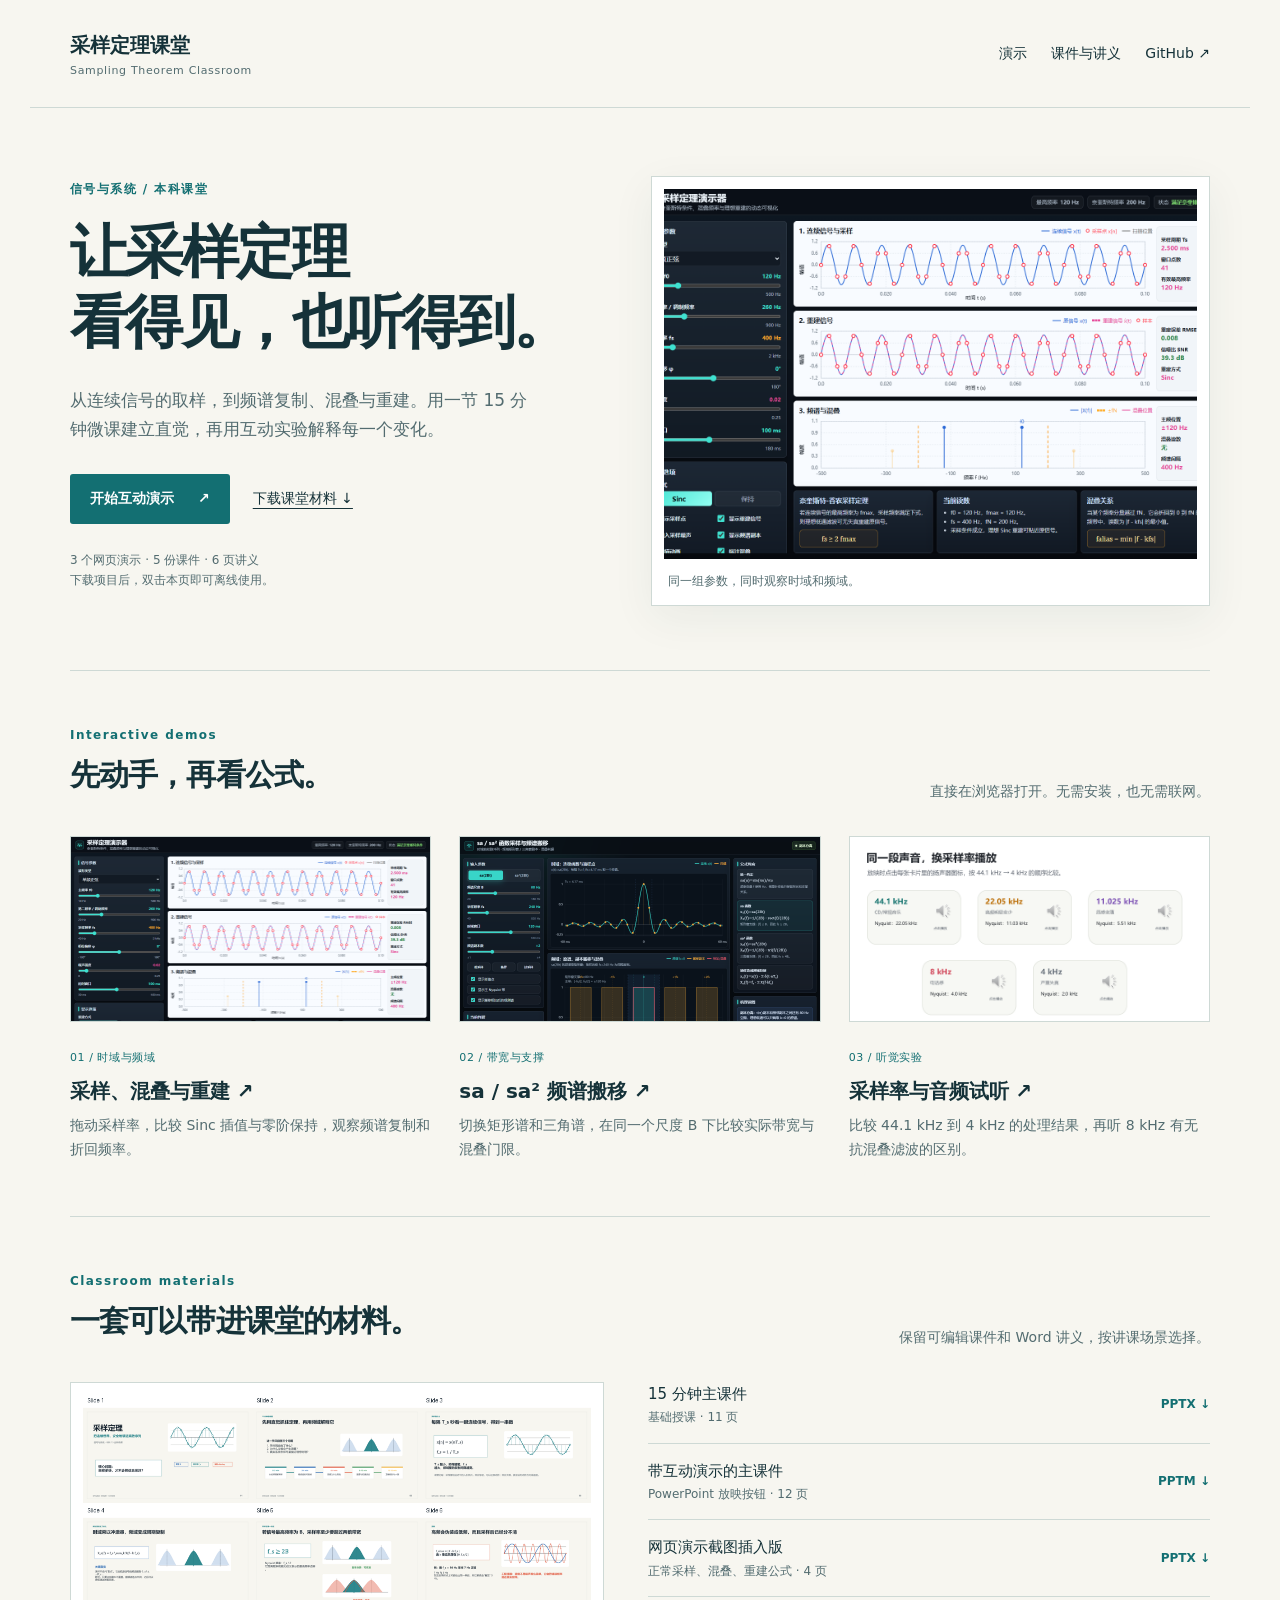
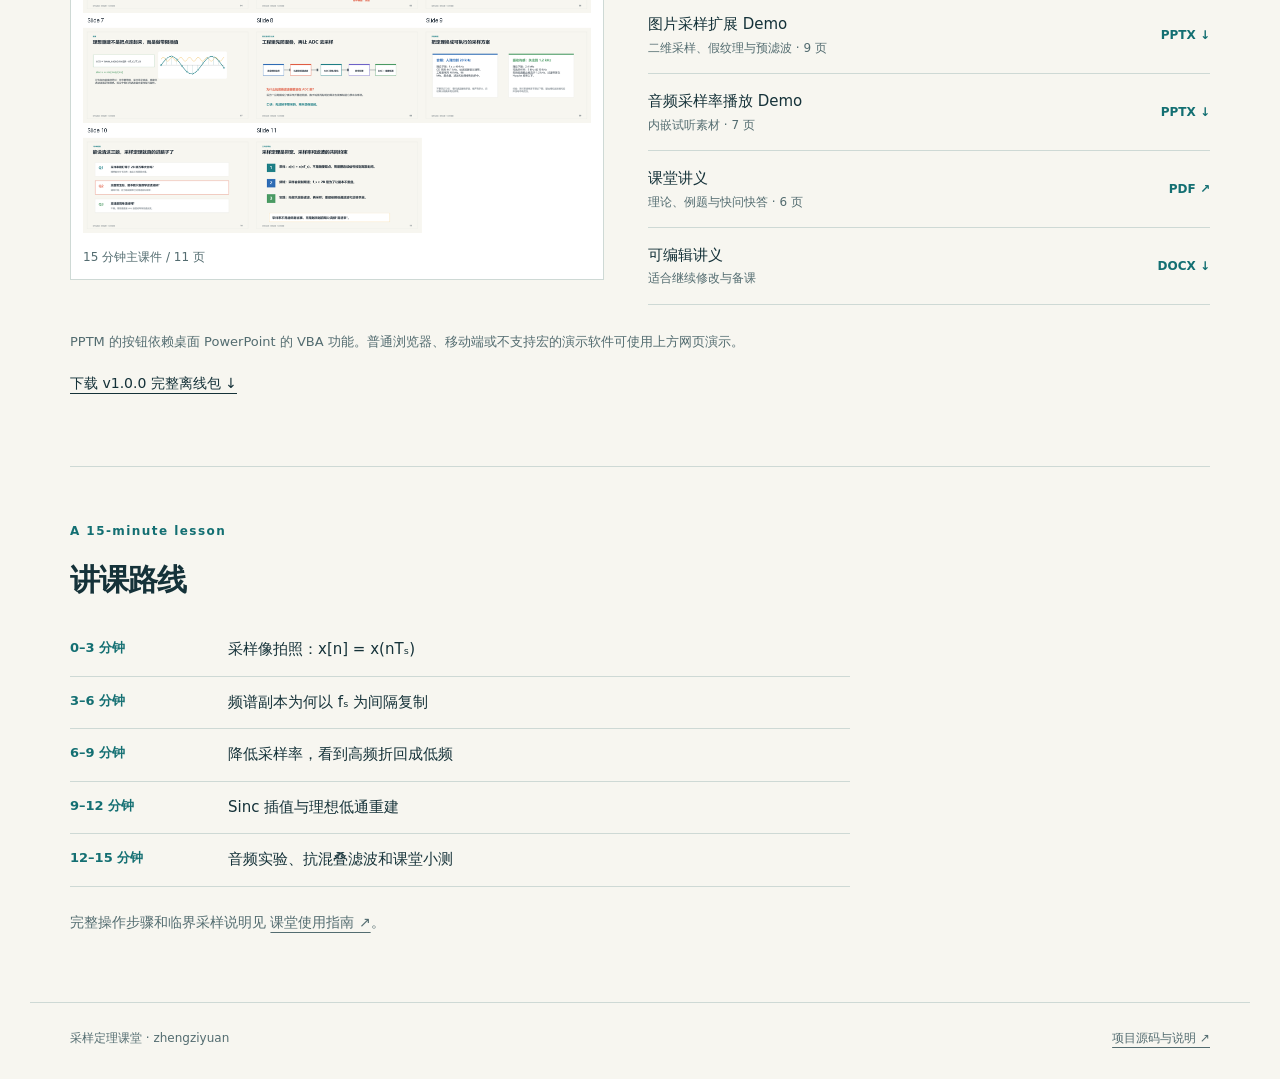
==== index.html @ 3b23cde0 "Package sampling theorem course materials and interactive demos" ====
<!doctype html>
<html lang="zh-CN">
<head>
  <meta charset="utf-8">
  <meta name="viewport" content="width=device-width, initial-scale=1">
  <meta name="description" content="采样定理课堂项目：15 分钟课件、讲义、频谱互动演示、图片采样与音频试听。下载后可离线使用。">
  <title>采样定理课堂 · Sampling Theorem Classroom</title>
  <link rel="icon" href="data:,">
  <link rel="stylesheet" href="assets/site.css">
</head>
<body>
  <a class="skip-link" href="#main">跳到主要内容</a>
  <header class="site-header wrap">
    <a class="brand" href="index.html">采样定理课堂<span>Sampling Theorem Classroom</span></a>
    <nav aria-label="主导航"><a href="#demos">演示</a><a href="#materials">课件与讲义</a><a href="https://github.com/zhengziyuan/sampling-theorem-classroom">GitHub ↗</a></nav>
  </header>
  <main id="main" class="wrap">
    <section class="hero">
      <div>
        <p class="eyebrow">信号与系统 / 本科课堂</p>
        <h1>让采样定理<br>看得见，也听得到。</h1>
        <p class="lead">从连续信号的取样，到频谱复制、混叠与重建。用一节 15 分钟微课建立直觉，再用互动实验解释每一个变化。</p>
        <div class="actions"><a class="button" href="demos/sampling-theorem-demo.html">开始互动演示 <span>↗</span></a><a class="text-link" href="#materials">下载课堂材料 ↓</a></div>
        <p class="hero-note">3 个网页演示 · 5 份课件 · 6 页讲义<br>下载项目后，双击本页即可离线使用。</p>
      </div>
      <figure class="hero-image"><img src="assets/screenshots/sampling-theorem.png" alt="互动演示器：连续信号、采样点、重建曲线及周期频谱副本" width="1440" height="1080"><figcaption>同一组参数，同时观察时域和频域。</figcaption></figure>
    </section>
    <section id="demos" class="section">
      <div class="section-heading"><div><p class="eyebrow">Interactive demos</p><h2>先动手，再看公式。</h2></div><p>直接在浏览器打开。无需安装，也无需联网。</p></div>
      <div class="demo-grid">
        <article class="demo"><a href="demos/sampling-theorem-demo.html" class="preview"><img src="assets/screenshots/sampling-theorem.png" alt="采样与重建演示器预览" loading="lazy"></a><span class="number">01 / 时域与频域</span><h3><a href="demos/sampling-theorem-demo.html">采样、混叠与重建 ↗</a></h3><p>拖动采样率，比较 Sinc 插值与零阶保持，观察频谱复制和折回频率。</p></article>
        <article class="demo"><a href="demos/sa-spectrum-sampling-demo.html" class="preview"><img src="assets/screenshots/sa-spectrum.png" alt="sa 与 sa² 函数采样演示器预览" loading="lazy"></a><span class="number">02 / 带宽与支撑</span><h3><a href="demos/sa-spectrum-sampling-demo.html">sa / sa² 频谱搬移 ↗</a></h3><p>切换矩形谱和三角谱，在同一个尺度 B 下比较实际带宽与混叠门限。</p></article>
        <article class="demo"><a href="demos/audio-sampling-demo.html" class="preview"><img src="assets/screenshots/audio-preview.png" alt="不同音频采样率的课堂试听预览" loading="lazy"></a><span class="number">03 / 听觉实验</span><h3><a href="demos/audio-sampling-demo.html">采样率与音频试听 ↗</a></h3><p>比较 44.1 kHz 到 4 kHz 的处理结果，再听 8 kHz 有无抗混叠滤波的区别。</p></article>
      </div>
    </section>
    <section id="materials" class="section">
      <div class="section-heading"><div><p class="eyebrow">Classroom materials</p><h2>一套可以带进课堂的材料。</h2></div><p>保留可编辑课件和 Word 讲义，按讲课场景选择。</p></div>
      <div class="material-layout">
        <figure class="course-image"><img src="assets/screenshots/course-preview.png" alt="11 页采样定理课堂课件总览" loading="lazy"><figcaption>15 分钟主课件 / 11 页</figcaption></figure>
        <div class="material-list">
          <a href="materials/slides/采样定理_15分钟课堂.pptx" download><span>15 分钟主课件<small>基础授课 · 11 页</small></span><strong>PPTX ↓</strong></a>
          <a href="materials/slides/采样定理_15分钟课堂_含互动演示器.pptm" download><span>带互动演示的主课件<small>PowerPoint 放映按钮 · 12 页</small></span><strong>PPTM ↓</strong></a>
          <a href="materials/slides/采样定理_HTML演示器_PPT插入版.pptx" download><span>网页演示截图插入版<small>正常采样、混叠、重建公式 · 4 页</small></span><strong>PPTX ↓</strong></a>
          <a href="materials/slides/采样定理_图片采样Demo_扩展版.pptx" download><span>图片采样扩展 Demo<small>二维采样、假纹理与预滤波 · 9 页</small></span><strong>PPTX ↓</strong></a>
          <a href="materials/slides/采样定理_音频采样率播放Demo.pptx" download><span>音频采样率播放 Demo<small>内嵌试听素材 · 7 页</small></span><strong>PPTX ↓</strong></a>
          <a href="materials/handouts/采样定理_15分钟讲义.pdf"><span>课堂讲义<small>理论、例题与快问快答 · 6 页</small></span><strong>PDF ↗</strong></a>
          <a href="materials/handouts/采样定理_15分钟讲义.docx" download><span>可编辑讲义<small>适合继续修改与备课</small></span><strong>DOCX ↓</strong></a>
        </div>
      </div>
      <p class="subtle">PPTM 的按钮依赖桌面 PowerPoint 的 VBA 功能。普通浏览器、移动端或不支持宏的演示软件可使用上方网页演示。</p>
      <p><a class="text-link" href="https://github.com/zhengziyuan/sampling-theorem-classroom/releases/download/v1.0.0/sampling-theorem-classroom-v1.0.0.zip">下载 v1.0.0 完整离线包 ↓</a></p>
    </section>
    <section class="lesson section">
      <p class="eyebrow">A 15-minute lesson</p><h2>讲课路线</h2>
      <ol><li><b>0–3 分钟</b><span>采样像拍照：x[n] = x(nTₛ)</span></li><li><b>3–6 分钟</b><span>频谱副本为何以 fₛ 为间隔复制</span></li><li><b>6–9 分钟</b><span>降低采样率，看到高频折回成低频</span></li><li><b>9–12 分钟</b><span>Sinc 插值与理想低通重建</span></li><li><b>12–15 分钟</b><span>音频实验、抗混叠滤波和课堂小测</span></li></ol>
      <p>完整操作步骤和临界采样说明见 <a href="https://github.com/zhengziyuan/sampling-theorem-classroom/blob/main/docs/classroom-guide.md">课堂使用指南 ↗</a>。</p>
    </section>
  </main>
  <footer class="wrap site-footer"><span>采样定理课堂 · zhengziyuan</span><a href="https://github.com/zhengziyuan/sampling-theorem-classroom">项目源码与说明 ↗</a></footer>
</body>
</html>
---- assets/site.css ----
:root{--paper:#f7f6f0;--ink:#153239;--muted:#536c70;--teal:#136f72;--line:#ced9d5;--white:#fff;--accent:#d6e8dc}
*{box-sizing:border-box}html{scroll-behavior:smooth;scroll-padding-top:24px}body{margin:0;background:var(--paper);color:var(--ink);font:16px/1.7 "Microsoft YaHei","PingFang SC",system-ui,sans-serif}a{color:inherit;text-underline-offset:5px}a:hover{color:var(--teal)}img{display:block;width:100%;height:auto}.wrap{max-width:1220px;margin:auto;padding:0 40px}.site-header{padding-top:28px;padding-bottom:26px;display:flex;justify-content:space-between;align-items:center;gap:24px;border-bottom:1px solid var(--line)}.brand{font-size:20px;font-weight:750;text-decoration:none}.brand span{display:block;font-size:11px;font-weight:450;letter-spacing:.06em;color:var(--muted)}nav{display:flex;gap:24px;font-size:14px}nav a{text-decoration:none}.hero{display:grid;grid-template-columns:1fr 1.05fr;gap:48px;align-items:center;padding:68px 0 64px}.eyebrow{font-size:12px;font-weight:650;letter-spacing:.12em;color:var(--teal);margin:0 0 18px}.hero h1{font-size:clamp(36px,4.5vw,58px);letter-spacing:-.045em;line-height:1.22;margin:0 0 28px;font-weight:760}.lead{color:var(--muted);font-size:17px;max-width:460px;margin:0 0 30px}.actions{display:flex;gap:23px;align-items:center;flex-wrap:wrap}.button{display:inline-flex;gap:24px;align-items:center;border:0;border-radius:3px;background:var(--teal);color:white;padding:13px 20px;text-decoration:none;font-size:14px;font-weight:650;cursor:pointer;font-family:inherit}.button:hover{background:#0b5559;color:white}.button:disabled{opacity:.6;cursor:wait}.text-link{font-size:14px}.hero-note{color:var(--muted);font-size:12px;margin-top:26px}.hero-image{margin:0;background:white;padding:12px;box-shadow:0 12px 40px #183f3910;border:1px solid var(--line)}.hero-image img{height:370px;object-fit:cover;object-position:top;aspect-ratio:1.35}.hero-image figcaption{font-size:12px;color:var(--muted);padding:12px 4px 2px}.section{padding:54px 0;border-top:1px solid var(--line)}.section-heading{display:flex;justify-content:space-between;gap:36px;align-items:end;margin-bottom:28px}.section-heading p{max-width:320px;color:var(--muted);font-size:14px;margin:0 0 4px}.section-heading .eyebrow{color:var(--teal);font-size:12px;margin-bottom:10px}h2{font-size:30px;line-height:1.35;letter-spacing:-.03em;margin:0 0 12px}h3{font-size:20px;line-height:1.5;margin:7px 0 8px}.demo-grid{display:grid;grid-template-columns:repeat(3,1fr);gap:28px}.preview{display:block;background:white;border:1px solid var(--line);margin-bottom:20px;overflow:hidden}.preview img{height:184px;object-fit:cover;object-position:top;transition:transform .25s}.preview:hover img{transform:scale(1.025)}.number{font-size:11px;letter-spacing:.05em;color:var(--teal)}.demo h3 a{text-decoration:none}.demo p{color:var(--muted);font-size:14px;margin:0}.material-layout{display:grid;grid-template-columns:.95fr 1fr;gap:44px;align-items:start}.course-image{margin:0;background:white;padding:12px;border:1px solid var(--line)}.course-image figcaption{font-size:12px;color:var(--muted);margin-top:12px}.material-list a{display:flex;justify-content:space-between;align-items:center;gap:20px;text-decoration:none;padding:15px 0;border-bottom:1px solid var(--line);font-size:15px}.material-list a:first-child{padding-top:0}.material-list small{display:block;color:var(--muted);font-size:12px}.material-list strong{color:var(--teal);white-space:nowrap;font-size:12px}.subtle{font-size:13px;color:var(--muted);margin-top:26px}.lesson ol{list-style:none;padding:0;max-width:780px;margin:24px 0}.lesson li{display:flex;gap:40px;padding:13px 0;border-bottom:1px solid var(--line);font-size:15px}.lesson b{min-width:118px;font-size:13px;color:var(--teal)}.lesson p:last-child{font-size:14px;color:var(--muted)}.site-footer{padding-top:25px;padding-bottom:30px;border-top:1px solid var(--line);display:flex;justify-content:space-between;gap:20px;font-size:12px;color:var(--muted)}.skip-link{position:absolute;left:12px;top:-70px;background:white;padding:12px;z-index:5}.skip-link:focus{top:10px}:focus-visible{outline:3px solid #d98629;outline-offset:5px}.audio-intro{max-width:850px;padding:48px 0 28px}.audio-intro h1{font-size:40px;line-height:1.3;margin:0 0 20px}.audio-intro p{color:var(--muted)}.audio-intro .note{border-left:3px solid var(--teal);padding-left:18px;font-size:14px}.audio-list{display:grid;grid-template-columns:repeat(2,1fr);gap:0 38px}.audio-item{border-top:1px solid var(--line);padding:22px 0}.audio-item p{color:var(--muted);font-size:14px;margin:6px 0 18px}.audio-item audio{display:block;width:100%;height:42px}.audio-item .number{margin-bottom:6px}.audio-diagrams{display:grid;grid-template-columns:repeat(2,1fr);gap:28px}.audio-diagrams figure{margin:0}.audio-diagrams figcaption{font-size:13px;color:var(--muted);margin-top:10px}.stop-row{display:flex;gap:20px;align-items:center;margin:16px 0 32px}.stop-row .button{padding:9px 18px;font-size:13px}.stop-row p{font-size:13px;color:var(--muted)}
@media(max-width:900px){.wrap{padding-left:24px;padding-right:24px}.hero{gap:28px}.hero h1{font-size:40px}.hero-image img{height:310px}.section-heading{display:block}.section-heading>p{max-width:none;margin-top:16px}.demo-grid{gap:18px}.preview img{height:145px}h3{font-size:18px}.material-layout{gap:24px}.material-list a{font-size:14px}}
@media(max-width:650px){.wrap{padding-left:20px;padding-right:20px}.site-header{display:block;padding-top:22px;padding-bottom:20px}nav{margin-top:18px;gap:20px;font-size:13px}.hero{grid-template-columns:1fr;padding:40px 0;gap:25px}.hero h1{font-size:clamp(28px,9vw,36px)}.hero-image img{height:270px}.section{padding:36px 0}h2{font-size:26px}.demo-grid{grid-template-columns:1fr;gap:32px}.preview img{height:auto;max-height:240px;object-fit:cover}.demo h3{font-size:21px}.material-layout{grid-template-columns:1fr}.course-image{max-width:440px}.material-list a:first-child{padding-top:14px}.lesson li{gap:18px;align-items:start}.lesson b{min-width:100px}.site-footer{display:block}.site-footer a{display:block;margin-top:10px}.audio-intro h1{font-size:33px}.audio-list,.audio-diagrams{grid-template-columns:1fr}.stop-row{align-items:start}}
@media(prefers-reduced-motion:reduce){html{scroll-behavior:auto}.preview img{transition:none}}
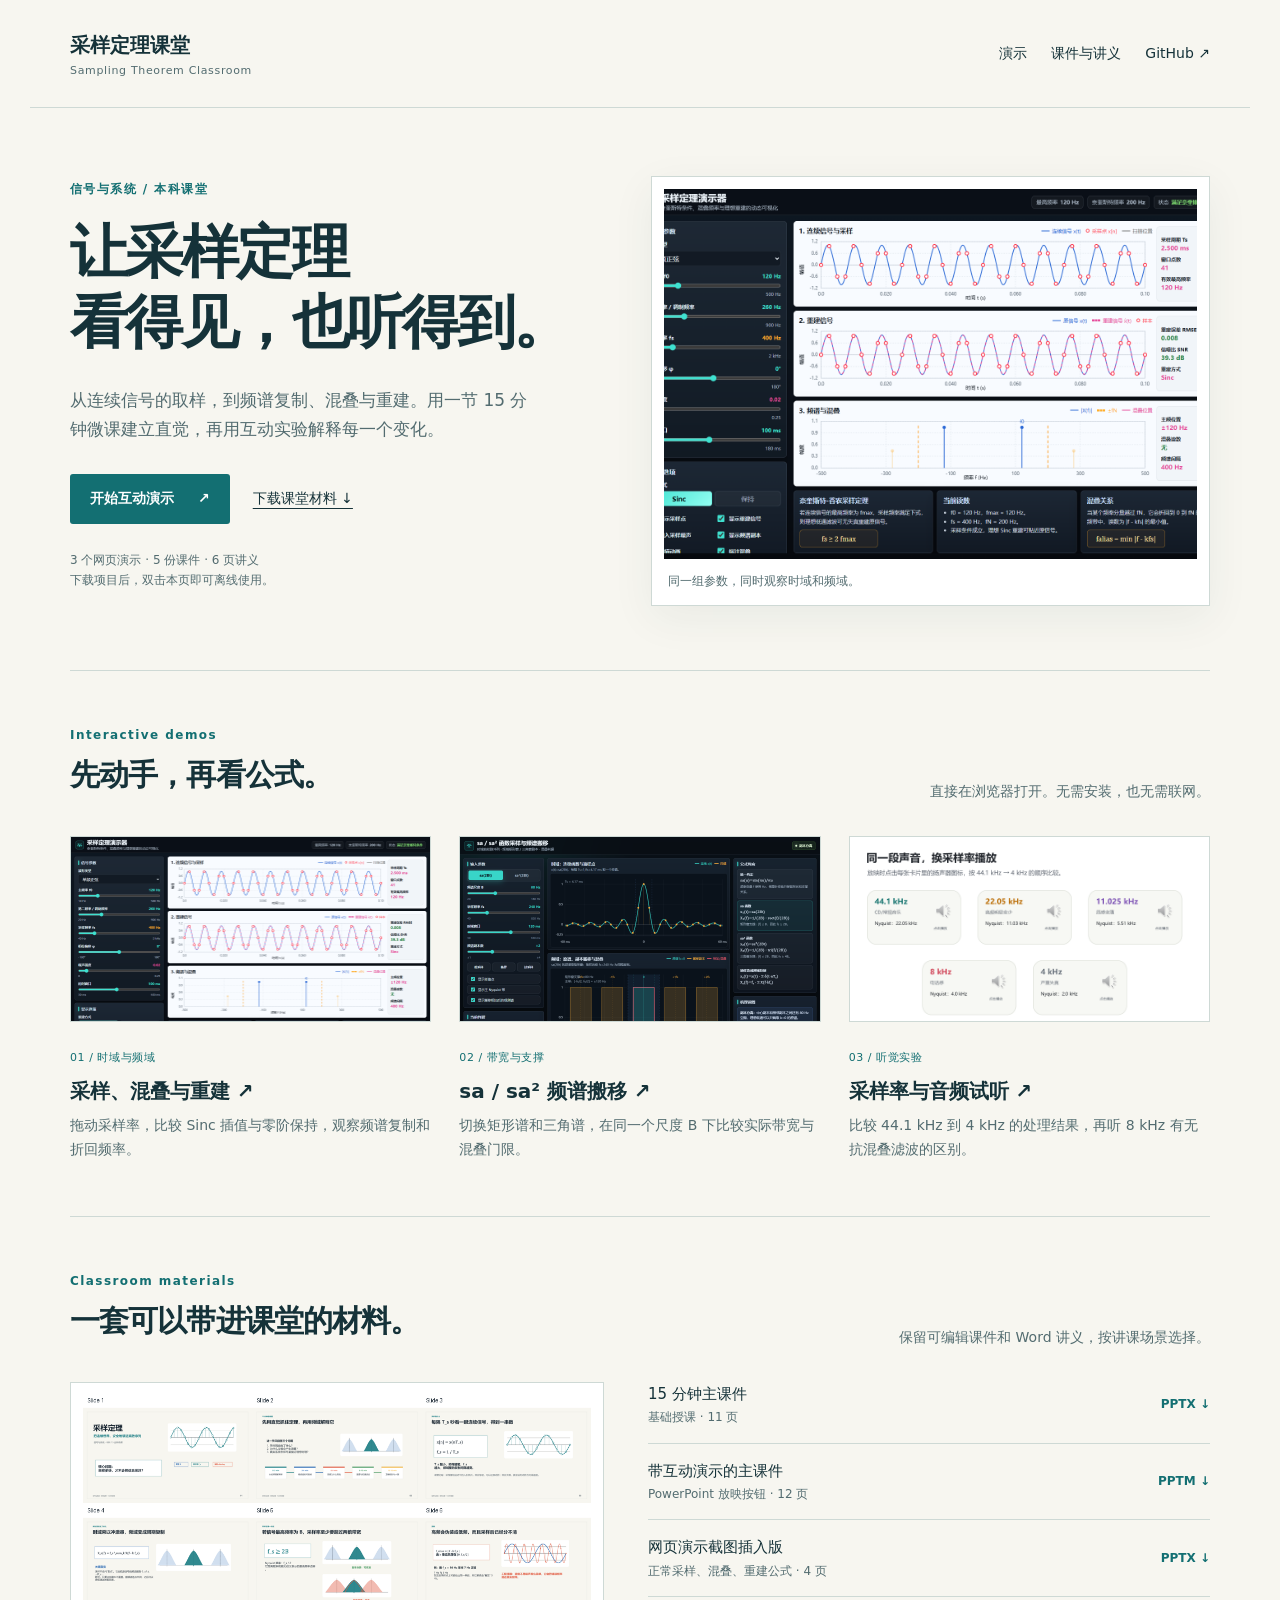
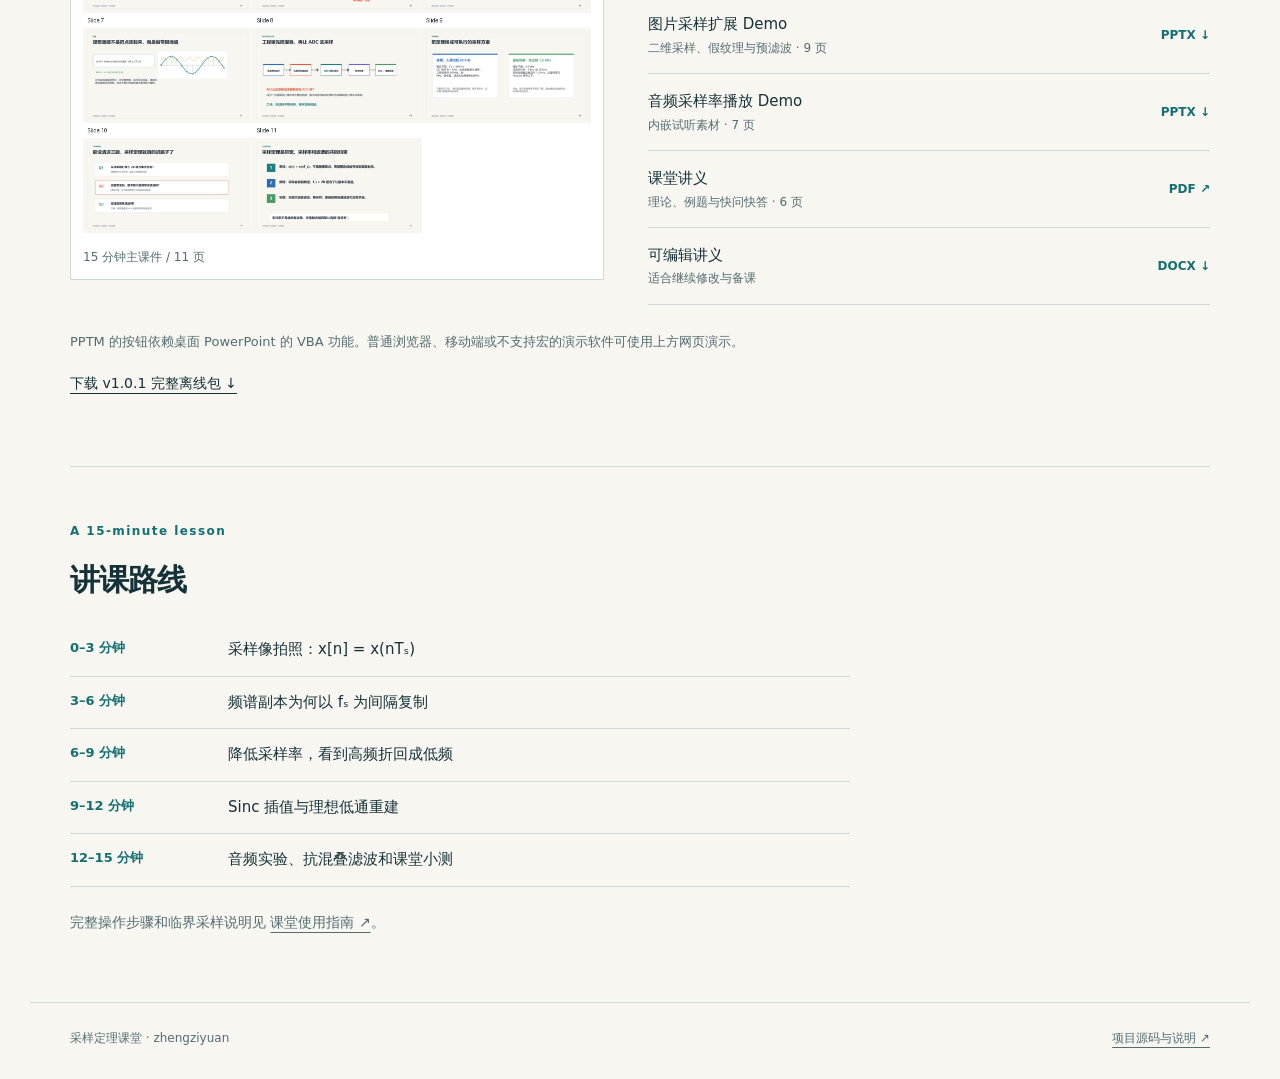
==== commit 91d77782: "Use GitHub version archive for the full classroom download" ====
--- a/index.html
+++ b/index.html
@@ -48,7 +48,7 @@
         </div>
       </div>
       <p class="subtle">PPTM 的按钮依赖桌面 PowerPoint 的 VBA 功能。普通浏览器、移动端或不支持宏的演示软件可使用上方网页演示。</p>
-      <p><a class="text-link" href="https://github.com/zhengziyuan/sampling-theorem-classroom/releases/download/v1.0.0/sampling-theorem-classroom-v1.0.0.zip">下载 v1.0.0 完整离线包 ↓</a></p>
+      <p><a class="text-link" href="https://github.com/zhengziyuan/sampling-theorem-classroom/archive/refs/tags/v1.0.1.zip">下载 v1.0.1 完整离线包 ↓</a></p>
     </section>
     <section class="lesson section">
       <p class="eyebrow">A 15-minute lesson</p><h2>讲课路线</h2>
